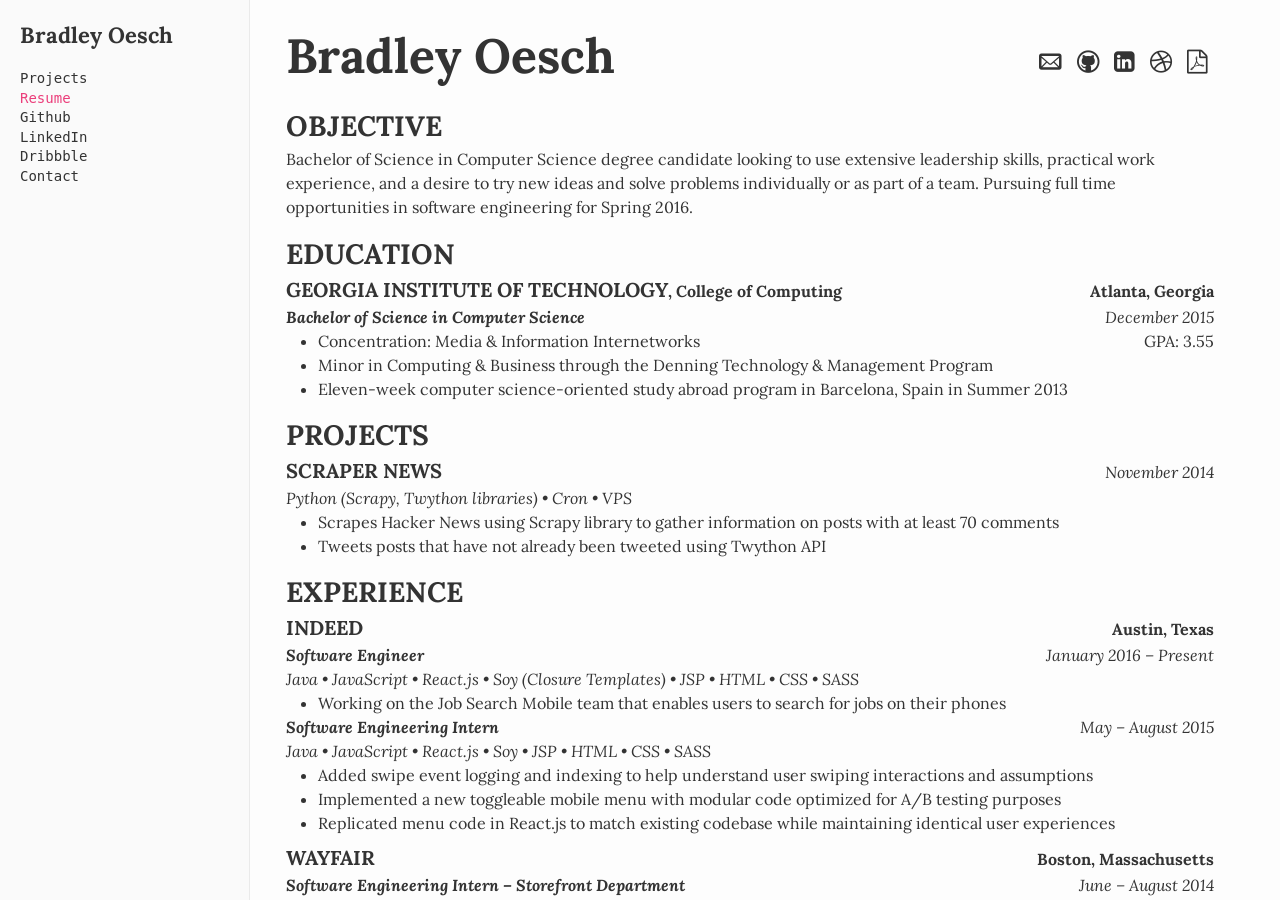
==== resume.html @ 2e51d4b5 "Add README" ====
<!DOCTYPE html>
<html>
<head>
  <meta charset="utf-8" />
  <title>Bradley Oesch - Home</title>
  <meta name="description" content="Home website for Bradley Oesch">
  <meta name="viewport" content="width=device-width">
  <link rel="stylesheet" type="text/css" href="css/normalize.css">
  <link rel="stylesheet" href="css/styles.css">
  <link rel="stylesheet" href="css/resume.css">
  <link href='https://fonts.googleapis.com/css?family=Lora:400,700' rel='stylesheet' type='text/css'>
</head>
<body>
  <aside class="sidebar">
    <h2><a href="/">Bradley Oesch</a></h2>
    <nav>
      <ul>
        <li><a href="/projects">Projects</a></li>
        <li><a class="selected" href="/resume">Resume</a></li>
        <li><a href="https://github.com/bradleyoesch/" target="_blank">Github</a></li>
        <li><a href="https://www.linkedin.com/pub/bradley-oesch/63/a98/45" target="_blank">LinkedIn</a></li>
        <li><a href="https://dribbble.com/BradleyOesch" target="_blank">Dribbble</a></li>
        <li><a href="mailto:bradley.oesch@gmail.com" target="_blank">Contact</a></li>
      </ul>
    </nav>
  </aside>
  <section class="main">
    <div class="resume">
      <div class="header split_left_right">
        <span>
          <h1 class="name"><a href="/" target="_blank">Bradley Oesch</a></h1>
        </span>
        <span class="icons">
          <a class="icon-contact icon" href="mailto:bradley.oesch@gmail.com" target="_blank"></a>
          <a class="icon-codez icon" href="https://github.com/bradleyoesch/" target="_blank"></a>
          <a class="icon-work icon" href="https://www.linkedin.com/pub/bradley-oesch/63/a98/45" target="_blank"></a>
          <a class="icon-art icon" href="https://dribbble.com/BradleyOesch" target="_blank"></a>
          <a class="icon-download icon" href="files/Resume - Bradley Oesch.pdf" download></a>
        </span>
      </div>

      <div class="section">
        <h2>Objective</h2>
        <div class="subsection">
          <p>Bachelor of Science in Computer Science degree candidate looking to use extensive leadership skills, practical work experience, and a desire to try new ideas and solve problems individually or as part of a team. Pursuing full time opportunities in software engineering for Spring 2016.</p>
        </div>
      </div>

      <div class="section">
        <h2>Education</h2>
        <div class="subsection">
          <div class="company_info split_left_right">
            <span><a class="subject" href="http://www.gatech.edu/" target="_blank">Georgia Institute of Technology</a>, College of Computing</span>
            <span class="location">Atlanta, Georgia</span>
          </div>
          <div class="split_left_right">
            <span class="title">Bachelor of Science in Computer Science</span>
            <span class="date">December 2015</span>
          </div>
          <ul>
            <li>
              <div class="split_left_right">
                <span>Concentration: Media & Information Internetworks</span>
                <span>GPA: 3.55</span>
              </div>
            </li>
            <li>Minor in Computing & Business through the <a href="http://www.scheller.gatech.edu/centers-initiatives/technology-management-program/" target="_blank">Denning Technology & Management Program</a></li>
            <li>Eleven-week computer science-oriented study abroad program in Barcelona, Spain in Summer 2013</li>
          </ul>
        </div>
      </div>

      <div class="section">
        <h2>Projects</h2>
        <div class="subsection">
          <div class="project_info split_left_right">
            <span><a class="subject" href="https://www.twitter.com/ScraperNews" target="_blank">Scraper News</a></span>
            <span class="date">November 2014</span>
          </div>
          <div>
            <span class="technologies">Python (Scrapy, Twython libraries) • Cron • VPS</span>
          </div>
          <ul>
            <li>Scrapes Hacker News using Scrapy library to gather information on posts with at least 70 comments</li>
            <li>Tweets posts that have not already been tweeted using Twython API</li>
          </ul>
        </div>
      </div>

      <div class="section">
        <h2>Experience</h2>
        <div class="subsection">
          <div class="company_info split_left_right">
            <span><a class="subject" href="http://www.indeed.com/" target="_blank">Indeed</a></span>
            <span class="location">Austin, Texas</span>
          </div>
          <div class="split_left_right">
            <span class="title">Software Engineer</span>
            <span class="date">January 2016 – Present</span>
          </div>
          <div>
            <span class="technologies">Java • JavaScript • React.js • Soy (Closure Templates) • JSP • HTML • CSS • SASS</span>
          </div>
          <ul>
            <li>Working on the Job Search Mobile team that enables users to search for jobs on their phones</li>
          </ul>
          <div class="split_left_right">
            <span class="title">Software Engineering Intern</span>
            <span class="date">May – August 2015</span>
          </div>
          <div>
            <span class="technologies">Java • JavaScript • React.js • Soy • JSP • HTML • CSS • SASS</span>
          </div>
          <ul>
            <li>Added swipe event logging and indexing to help understand user swiping interactions and assumptions</li>
            <li>Implemented a new toggleable mobile menu with modular code optimized for A/B testing purposes</li>
            <li>Replicated menu code in React.js to match existing codebase while maintaining identical user experiences</li>
          </ul>
        </div>

        <div class="subsection">
          <div class="company_info split_left_right">
            <span><a class="subject" href="http://www.wayfair.com/" target="_blank">Wayfair</a></span>
            <span class="location">Boston, Massachusetts</span>
          </div>
          <div class="split_left_right">
            <span class="title">Software Engineering Intern – Storefront Department</span>
            <span class="date">June – August 2014</span>
          </div>
          <div>
            <span class="technologies">MVC PHP • JavaScript (jQuery, AJAX) • MSSQL • HTML • CSS • Xcode • Objective-C</span>
          </div>
          <ul>
            <li>Full stack experience creating Digital Asset Manager to upload, edit, batch edit, group, and tag photos</li>
            <li>Wrote a simple iPhone game at a Hackathon using tapping, gestures, and vibrations to interact with the user</li>
            <li>Converted a single page ASP tool to MVC PHP, working closely in a small group</li>
          </ul>
        </div>

        <div class="subsection">
          <div class="company_info split_left_right">
            <span><a class="subject" href="http://riskonnect.com/" target="_blank">Riskonnect</a></span>
            <span class="location">Kennesaw, Georgia</span>
          </div>
          <div class="split_left_right">
            <span class="title">Software Development Intern – Research & Development Department</span>
            <span class="date">January – May 2013</span>
          </div>
          <div>
            <span class="technologies">Java • SQL • JavaScript • HTML • CSS • Force.com • Salesforce</span>
          </div>
          <ul>
            <li>Developed Salesforce applications to streamline internal operations</li>
            <li>Individually worked on client project, working both back and front ends</li>
          </ul>
        </div>

        <div class="subsection">
          <div class="company_info split_left_right">
            <span><a class="subject" href="http://www.hksinc.com/" target="_blank">HKS Architects</a></span>
            <span class="location">Dallas, Texas</span>
          </div>
          <div class="split_left_right">
            <span class="title">Programming & Information Technology Intern – Information Technology Department</span>
            <span class="date">May – August 2012</span>
          </div>
          <div>
            <span class="technologies">C#.NET • MSSQL</span>
          </div>
          <ul>
            <li>Developed a customizable SSRS report of global deposits to assist the accounting department</li>
            <li>Created an SSIS package that utilizes scripts to update database tables and records</li>
          </ul>
        </div>
      </div>


      <div class="section">
        <h2>Leadership</h2>
        <div class="subsection">
          <div class="company_info split_left_right">
            <span><a class="subject" href="http://www.pikapp.net/" target="_blank">Pi Kappa Phi Fraternity</a></span>
            <span class="location">Atlanta, Georgia</span>
          </div>
          <div class="split_left_right">
            <span class="title">President – Iota Chapter</span>
            <span class="date">January – December 2014</span>
          </div>
          <ul>
            <li>Manage about 100 members through 7 Executive Council (EC) positions and 15 Committee Chairmen</li>
            <li>Increased initiation numbers by 93% and retention rate by 17% from the prior year</li>
          </ul>

          <div class="split_left_right">
            <span class="title">Secretary – Iota Chapter</span>
            <span class="date">May – December 2013</span>
          </div>
          <ul>
            <li>Created program that reads the member roster and writes to a vCard file for simple phone contact updates</li>
            <li>Maintain complex points system, brotherhood attendance in weekly meetings, and manage fraternity domain</li>
          </ul>
        </div>

        <div class="subsection">
          <div class="company_info split_left_right">
            <span><a class="subject" href="http://www.fraternity.gatech.edu/" target="_blank">Interfraternity Council</a></span>
            <span class="location">Atlanta, Georgia</span>
          </div>
          <div class="split_left_right">
            <span class="title">Judicial Board Member</span>
            <span class="date">August – December 2015</span>
          </div>
          <ul>
            <li>Meet with about ten other members to discuss IFC violations and agree on sanctions and ramifications</li>
          </ul>
        </div>

        <div class="subsection">
          <div class="company_info split_left_right">
            <span><a class="subject" href="http://www.gatech.edu/" target="_blank">Georgia Institute of Technology</a></span>
            <span class="location">Atlanta, Georgia</span>
          </div>
          <div class="split_left_right">
            <span class="title">Computer Science New Student Mentor - College of Computing</span>
            <span class="date">August – December 2013</span>
          </div>
          <ul>
            <li>Organize monthly social events and help new students transition into college life</li>
          </ul>
        </div>
      </div>

      <div class="section">
        <h2>Skills <span class="slash">/</span> Interests</h2>
        <div class="subsection">
          <table class="skills_table">
            <tr>
              <td>Proficient:</td>
              <td>Java, Python, PHP, JavaScript, JSP, Soy, SQL, HTML, CSS, SASS</td>
            </tr>
            <tr>
              <td>Familiar:</td>
              <td>React.js, D3.js, Django Framework, Ruby on Rails, MongoDB, C</td>
            </tr>
            <tr>
              <td>Tools:</td>
              <td>IntelliJ, Sublime Text, Git, JIRA, Apache Ant, MSSQL Server Studio, Xcode, Photoshop, Illustrator</td>
            </tr>
            <tr>
              <td>Interests:</td>
              <td>UI/UX, front-end development, graphic design, skydiving, soccer</td>
            </tr>
          </table>
        </div>
      </div>
    </div>
  </section>
</body>
</html>
---- css/styles.css ----
*, *:before, *:after {
  -webkit-box-sizing: border-box;
     -moz-box-sizing: border-box;
          box-sizing: border-box;
}
html, body {
  width: 100%;
  height: 100%;
}

body {
  font-family: Consolas, Monaco, monospace;
  font-size: 14px;
  line-height: 1.4;
  color: #333333;
  background-color: #fdfdfd;
  margin: 0;
  padding: 0;
}

iframe {
  border: none;
  width: 100%;
  height: 100%;
}

h1, h2, h3, h4, h5, h6 {
  margin-top: 0;
  font-family: Lora;
  font-weight: 700;
}

h1 {
  font-size: 26px;
}

h2 {
  font-size: 22px;
}

h3 {
  font-size: 18px;
  display: inline-block;
}

hr {
  border: 1px solid #eaeaea;
  width: 400px;
  margin: 3em auto;
}

nav ul {
  list-style-type: none;
  margin: 0;
  padding: 0;
}

a, a:active, a:focus, a:visited {
  color: #333333;
  text-decoration: none;
}

a:hover, a.selected {
  color: #eb3d7a;
  text-decoration: none;
}

a.selected:hover {
  color: #bd1550;
}

a.underline {
  text-decoration: underline;
}

.screenshot:hover {
  background-color: #d1d1d1;
}

.sidebar {
  display: inline-block;
  position: relative;
  width: 250px;
  height: 100%;
  float: left;
  background-color: #fafafa;
  border-right: 1px solid #eaeaea;
  padding: 20px;
}

.main {
  display: inline-block;
  background-color: #fdfdfd;
  float: left;
  padding: 20px;
  width: calc(100% - 250px);
  height: 100%;
  overflow-y: scroll;
}
.main-subsection {
  width: 820px;
}

.screenshot {
  background-color: #eaeaea;
  padding: 10px;
}

.project p {
  padding: 0 10px;
  word-wrap: break-word;
}

@media screen and (max-width: 1100px) {
  .sidebar {
    width: 150px;
  }

  .main {
    width: calc(100% - 150px);
  }
}

@media screen and (max-width: 1000px) {
  .main-subsection {
    width: 100%;
  }

  .screenshot {
    width: 100%;
    max-width: 800px;
  }
}

@media screen and (max-width: 640px) {
  .sidebar {
    width: 100%;
    height: auto;
    border-right: none;
    border-bottom: 1px solid #eaeaea;
  }

  nav li {
    display: inline;
  }

  .main {
    width: 100%;
    clear: left;
    overflow: inherit;
  }

  .main-subsection {
    width: auto;
    padding-bottom: 10px;
  }

  .screenshot {
    width: 100%;
    padding: 5px;
  }

  .project p {
    padding: 0;
  }
  hr {
    width: 200px;
  }
}
---- css/resume.css ----
.resume  {
  font: 400 12px/1.35 'Lora', Georgia, serif;
  color: #333333;
  margin: auto 0;
  max-width: 60em;
  padding: 0 1em;
}
.resume h1 {
  font-size: 3em;
}
.resume h2 {
  font-size: 1.75em;
  text-transform: uppercase;
}
.resume h1, .resume h2{
  font-weight: 700;
  margin: 0;
}
strong {
  font-weight: 700;
}
.resume a {
  color: #333333;
  text-decoration: none;
}
.resume a:hover {
  border-bottom: 2px solid black;
  color: #333333;
}
.name a {
  display: inline-block;
  line-height: 1em;
}
.resume p {
  margin: 0;
}
.resume ul {
  margin: 0;
  -webkit-padding-start: 2em;
}
.section {
  margin-top: .83em;
}
.subsection:nth-of-type(n+2) { /* all except first */
  margin-top: .5em;
}
.icons {
  margin-top: 1.5em;
}
a.icon {
  text-decoration: none;
  padding: .35em;
}
a.icon:hover {
  border-bottom: 2px solid black;
}
.name {
  display: inline-block;
  margin-top: 0;
}
.split_left_right {
  width: 100%;
}
.split_left_right >:first-child {
  display: inline-block;
  max-width: 75%;
}
.split_left_right >:last-child {
  float: right;
  text-align: right;
}
.company_info >:last-child,
.project_info >:last-child {
  position: relative;
  top: .25em;
}
.company_info {
  font-weight: bold;
}
.project_info a {
  font-weight: bold;
}
.subject {
  text-transform: uppercase;
  font-size: 1.25em;
}
.title {
  font-weight: bold;
  font-style: italic;
}
.technologies {
  font-style: italic;
}
.date {
  font-style: italic;
}
.slash {
  position: relative;
  bottom: .1em;
}
.skills_table {
  width: 100%;
}
.skills_table tr td:first-child {
  font-weight: bold;
}
.skills_table tr td:last-child {
  padding-left: .3em;
}

  @media screen and (min-width: 480px) {
    .resume {
      font-size: 14px;
      line-height: 1.4;
    }
  }

  @media screen and (min-width: 640px) {
    .resume {
      font-size: 16px;
      line-height: 1.5;
    }
  }

@font-face {
  font-family: 'fontello';
  src: url('../fonts/fontello.eot?32906028');
  src: url('../fonts/fontello.eot?32906028#iefix') format('embedded-opentype'),
       url('../fonts/fontello.woff?32906028') format('woff'),
       url('../fonts/fontello.ttf?32906028') format('truetype'),
       url('../fonts/fontello.svg?32906028#fontello') format('svg');
  font-weight: normal;
  font-style: normal;
}

[class^="icon-"]:before, [class*=" icon-"]:before {
  font-family: "fontello";
  font-style: normal;
  font-weight: normal;
  speak: none;

  display: inline-block;
  text-decoration: inherit;
  text-align: center;

  /* For safety - reset parent styles, that can break glyph codes*/
  font-variant: normal;
  text-transform: none;

  /* you can be more comfortable with increased icons size */
   font-size: 1.5em;
}

.icon-work:before { content: '\e800'; } /* '' */
.icon-art:before { content: '\e803'; } /* '' */
.icon-download:before { content: '\e804'; } /* '' */
.icon-codez:before { content: '\e807'; } /* '' */
.icon-contact:before { content: '\e808'; } /* '' */
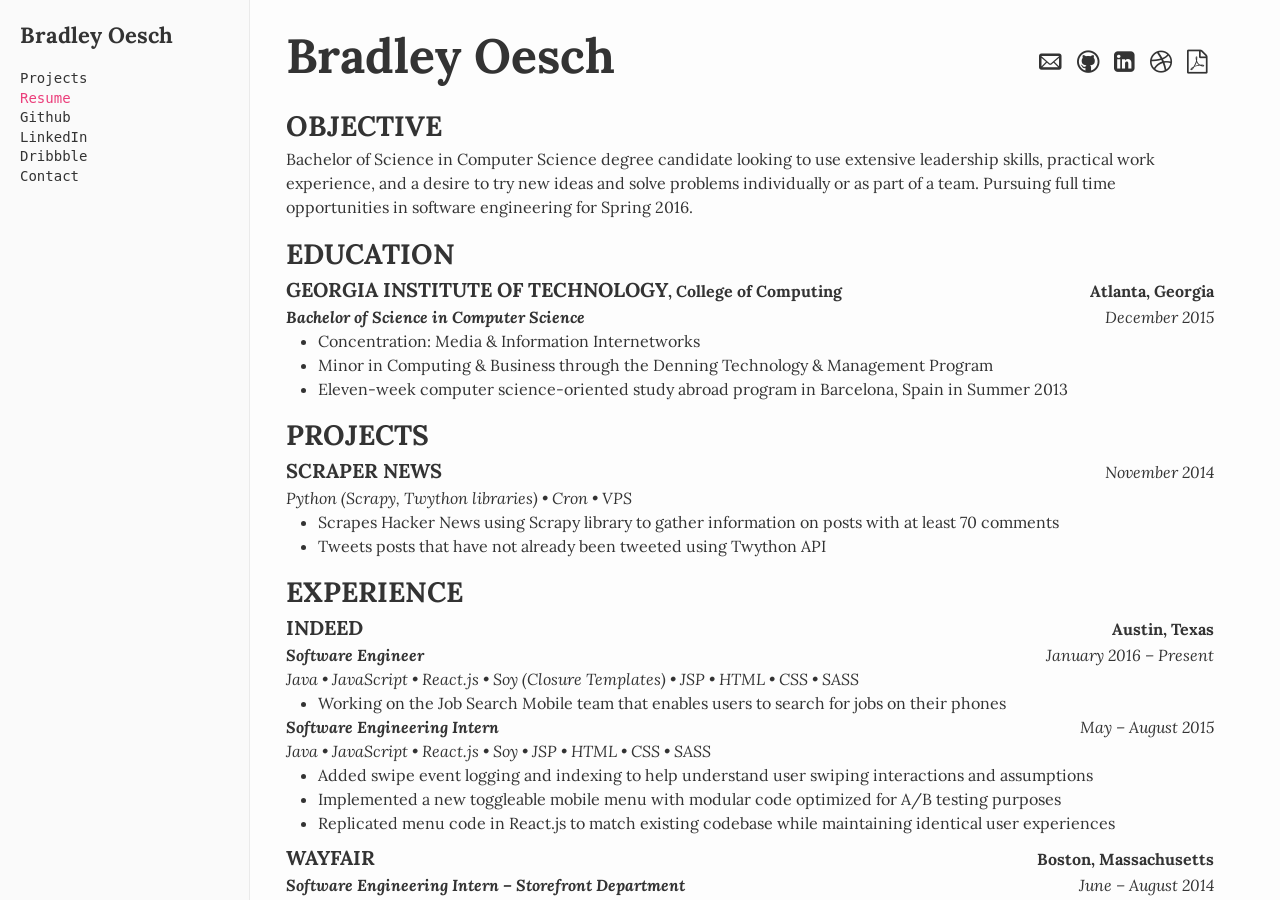
==== commit 0a3b8e1e: "remove gpa its been three years my dude" ====
--- a/resume.html
+++ b/resume.html
@@ -59,9 +59,8 @@
           </div>
           <ul>
             <li>
-              <div class="split_left_right">
+              <div>
                 <span>Concentration: Media & Information Internetworks</span>
-                <span>GPA: 3.55</span>
               </div>
             </li>
             <li>Minor in Computing & Business through the <a href="http://www.scheller.gatech.edu/centers-initiatives/technology-management-program/" target="_blank">Denning Technology & Management Program</a></li>
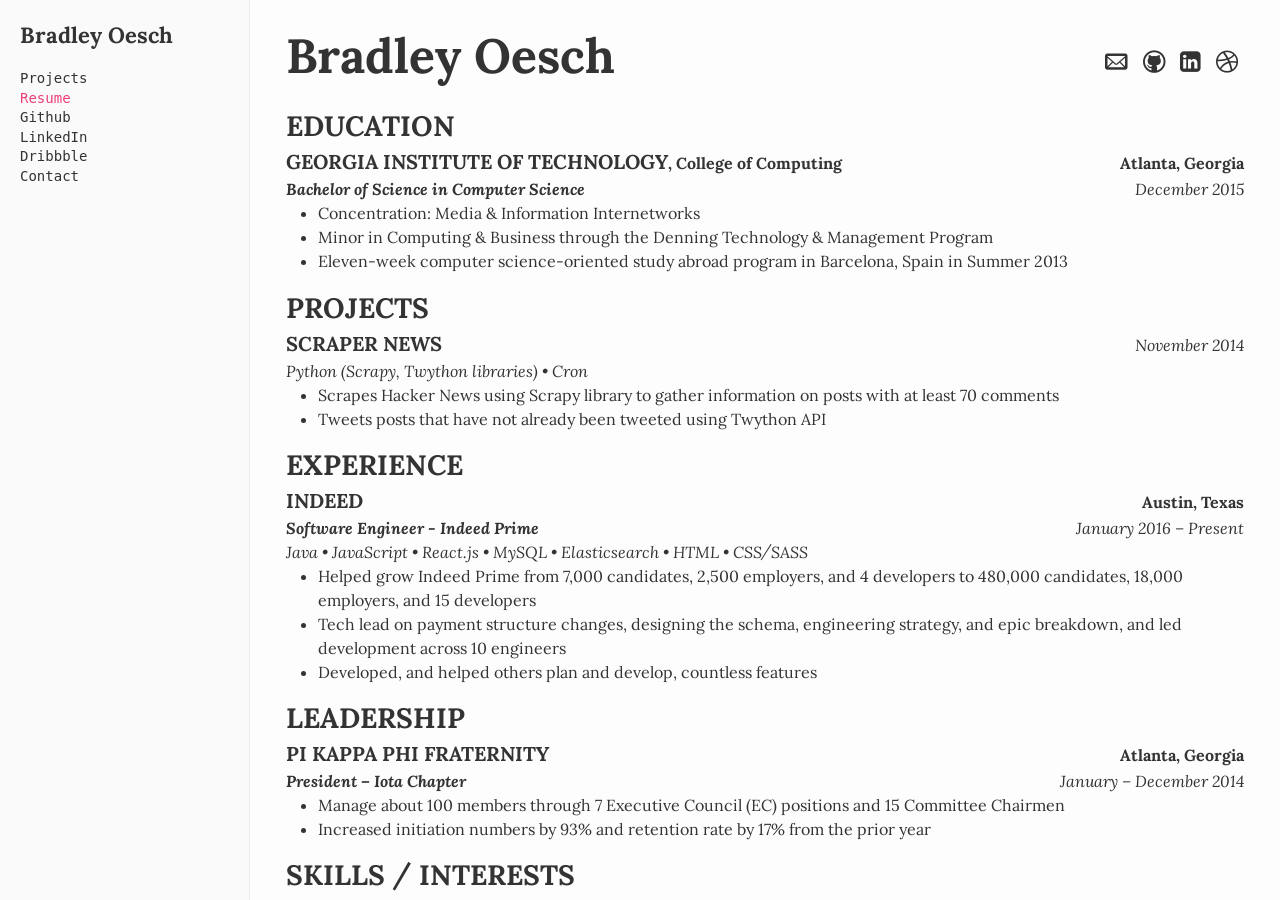
==== commit 950ccbb8: "update resume and scss" ====
--- a/resume.html
+++ b/resume.html
@@ -11,7 +11,7 @@
   <link href='https://fonts.googleapis.com/css?family=Lora:400,700' rel='stylesheet' type='text/css'>
 </head>
 <body>
-  <aside class="sidebar">
+  <aside class="sidebar no-print">
     <h2><a href="/">Bradley Oesch</a></h2>
     <nav>
       <ul>
@@ -35,16 +35,18 @@
           <a class="icon-codez icon" href="https://github.com/bradleyoesch/" target="_blank"></a>
           <a class="icon-work icon" href="https://www.linkedin.com/pub/bradley-oesch/63/a98/45" target="_blank"></a>
           <a class="icon-art icon" href="https://dribbble.com/BradleyOesch" target="_blank"></a>
-          <a class="icon-download icon" href="files/Resume - Bradley Oesch.pdf" download></a>
+          <!-- <a class="icon-download icon" href="files/Resume - Bradley Oesch.pdf" download></a> -->
         </span>
       </div>
 
+      <!--
       <div class="section">
         <h2>Objective</h2>
         <div class="subsection">
-          <p>Bachelor of Science in Computer Science degree candidate looking to use extensive leadership skills, practical work experience, and a desire to try new ideas and solve problems individually or as part of a team. Pursuing full time opportunities in software engineering for Spring 2016.</p>
+          <p>I don't want a job.</p>
         </div>
       </div>
+      -->
 
       <div class="section">
         <h2>Education</h2>
@@ -77,7 +79,7 @@
             <span class="date">November 2014</span>
           </div>
           <div>
-            <span class="technologies">Python (Scrapy, Twython libraries) • Cron • VPS</span>
+            <span class="technologies">Python (Scrapy, Twython libraries) • Cron</span>
           </div>
           <ul>
             <li>Scrapes Hacker News using Scrapy library to gather information on posts with at least 70 comments</li>
@@ -94,81 +96,16 @@
             <span class="location">Austin, Texas</span>
           </div>
           <div class="split_left_right">
-            <span class="title">Software Engineer</span>
+            <span class="title">Software Engineer - <a href="https://indeed.com/prime?isid=bradleyoesch_com&ikw=resume_html_exp_title" target="_blank">Indeed Prime</a></span>
             <span class="date">January 2016 – Present</span>
           </div>
           <div>
-            <span class="technologies">Java • JavaScript • React.js • Soy (Closure Templates) • JSP • HTML • CSS • SASS</span>
+            <span class="technologies">Java • JavaScript • React.js • MySQL • Elasticsearch • HTML • CSS<span class="slash">/</span>SASS</span>
           </div>
           <ul>
-            <li>Working on the Job Search Mobile team that enables users to search for jobs on their phones</li>
-          </ul>
-          <div class="split_left_right">
-            <span class="title">Software Engineering Intern</span>
-            <span class="date">May – August 2015</span>
-          </div>
-          <div>
-            <span class="technologies">Java • JavaScript • React.js • Soy • JSP • HTML • CSS • SASS</span>
-          </div>
-          <ul>
-            <li>Added swipe event logging and indexing to help understand user swiping interactions and assumptions</li>
-            <li>Implemented a new toggleable mobile menu with modular code optimized for A/B testing purposes</li>
-            <li>Replicated menu code in React.js to match existing codebase while maintaining identical user experiences</li>
-          </ul>
-        </div>
-
-        <div class="subsection">
-          <div class="company_info split_left_right">
-            <span><a class="subject" href="http://www.wayfair.com/" target="_blank">Wayfair</a></span>
-            <span class="location">Boston, Massachusetts</span>
-          </div>
-          <div class="split_left_right">
-            <span class="title">Software Engineering Intern – Storefront Department</span>
-            <span class="date">June – August 2014</span>
-          </div>
-          <div>
-            <span class="technologies">MVC PHP • JavaScript (jQuery, AJAX) • MSSQL • HTML • CSS • Xcode • Objective-C</span>
-          </div>
-          <ul>
-            <li>Full stack experience creating Digital Asset Manager to upload, edit, batch edit, group, and tag photos</li>
-            <li>Wrote a simple iPhone game at a Hackathon using tapping, gestures, and vibrations to interact with the user</li>
-            <li>Converted a single page ASP tool to MVC PHP, working closely in a small group</li>
-          </ul>
-        </div>
-
-        <div class="subsection">
-          <div class="company_info split_left_right">
-            <span><a class="subject" href="http://riskonnect.com/" target="_blank">Riskonnect</a></span>
-            <span class="location">Kennesaw, Georgia</span>
-          </div>
-          <div class="split_left_right">
-            <span class="title">Software Development Intern – Research & Development Department</span>
-            <span class="date">January – May 2013</span>
-          </div>
-          <div>
-            <span class="technologies">Java • SQL • JavaScript • HTML • CSS • Force.com • Salesforce</span>
-          </div>
-          <ul>
-            <li>Developed Salesforce applications to streamline internal operations</li>
-            <li>Individually worked on client project, working both back and front ends</li>
-          </ul>
-        </div>
-
-        <div class="subsection">
-          <div class="company_info split_left_right">
-            <span><a class="subject" href="http://www.hksinc.com/" target="_blank">HKS Architects</a></span>
-            <span class="location">Dallas, Texas</span>
-          </div>
-          <div class="split_left_right">
-            <span class="title">Programming & Information Technology Intern – Information Technology Department</span>
-            <span class="date">May – August 2012</span>
-          </div>
-          <div>
-            <span class="technologies">C#.NET • MSSQL</span>
-          </div>
-          <ul>
-            <li>Developed a customizable SSRS report of global deposits to assist the accounting department</li>
-            <li>Created an SSIS package that utilizes scripts to update database tables and records</li>
+            <li>Helped grow Indeed Prime from 7,000 candidates, 2,500 employers, and 4 developers to 480,000 candidates, 18,000 employers, and 15 developers</li>
+            <li>Tech lead on payment structure changes, designing the schema, engineering strategy, and epic breakdown, and led development across 10 engineers</li>
+            <li>Developed, and helped others plan and develop, countless features</li>
           </ul>
         </div>
       </div>
@@ -189,43 +126,6 @@
             <li>Manage about 100 members through 7 Executive Council (EC) positions and 15 Committee Chairmen</li>
             <li>Increased initiation numbers by 93% and retention rate by 17% from the prior year</li>
           </ul>
-
-          <div class="split_left_right">
-            <span class="title">Secretary – Iota Chapter</span>
-            <span class="date">May – December 2013</span>
-          </div>
-          <ul>
-            <li>Created program that reads the member roster and writes to a vCard file for simple phone contact updates</li>
-            <li>Maintain complex points system, brotherhood attendance in weekly meetings, and manage fraternity domain</li>
-          </ul>
-        </div>
-
-        <div class="subsection">
-          <div class="company_info split_left_right">
-            <span><a class="subject" href="http://www.fraternity.gatech.edu/" target="_blank">Interfraternity Council</a></span>
-            <span class="location">Atlanta, Georgia</span>
-          </div>
-          <div class="split_left_right">
-            <span class="title">Judicial Board Member</span>
-            <span class="date">August – December 2015</span>
-          </div>
-          <ul>
-            <li>Meet with about ten other members to discuss IFC violations and agree on sanctions and ramifications</li>
-          </ul>
-        </div>
-
-        <div class="subsection">
-          <div class="company_info split_left_right">
-            <span><a class="subject" href="http://www.gatech.edu/" target="_blank">Georgia Institute of Technology</a></span>
-            <span class="location">Atlanta, Georgia</span>
-          </div>
-          <div class="split_left_right">
-            <span class="title">Computer Science New Student Mentor - College of Computing</span>
-            <span class="date">August – December 2013</span>
-          </div>
-          <ul>
-            <li>Organize monthly social events and help new students transition into college life</li>
-          </ul>
         </div>
       </div>
 
@@ -235,19 +135,19 @@
           <table class="skills_table">
             <tr>
               <td>Proficient:</td>
-              <td>Java, Python, PHP, JavaScript, JSP, Soy, SQL, HTML, CSS, SASS</td>
+              <td>Java, JavaScript, React.js, SQL, Google Protobuf, Spring, CSS<span class="slash">/</span>SASS, HTML</td>
             </tr>
             <tr>
               <td>Familiar:</td>
-              <td>React.js, D3.js, Django Framework, Ruby on Rails, MongoDB, C</td>
+              <td>MongoDB, Elasticsearch, Python, Django Framework</td>
             </tr>
             <tr>
               <td>Tools:</td>
-              <td>IntelliJ, Sublime Text, Git, JIRA, Apache Ant, MSSQL Server Studio, Xcode, Photoshop, Illustrator</td>
+              <td>IntelliJ, Jenkins, Git, JIRA, Apache Ant, Photoshop, Illustrator</td>
             </tr>
             <tr>
               <td>Interests:</td>
-              <td>UI/UX, front-end development, graphic design, skydiving, soccer</td>
+              <td>Stand up comedy, graphic design, skydiving, soccer</td>
             </tr>
           </table>
         </div>
--- a/css/resume.css
+++ b/css/resume.css
@@ -1,159 +1,156 @@
-.resume  {
+@charset "UTF-8";
+@media print {
+  .main {
+    width: 100%; }
+
+  .no-print, .no-print * {
+    display: none !important; } }
+strong {
+  font-weight: 700; }
+
+.resume {
   font: 400 12px/1.35 'Lora', Georgia, serif;
   color: #333333;
   margin: auto 0;
-  max-width: 60em;
-  padding: 0 1em;
-}
-.resume h1 {
-  font-size: 3em;
-}
-.resume h2 {
-  font-size: 1.75em;
-  text-transform: uppercase;
-}
-.resume h1, .resume h2{
-  font-weight: 700;
-  margin: 0;
-}
-strong {
-  font-weight: 700;
-}
-.resume a {
-  color: #333333;
-  text-decoration: none;
-}
-.resume a:hover {
-  border-bottom: 2px solid black;
-  color: #333333;
-}
-.name a {
+  padding: 0 1rem; }
+  .resume h1 {
+    font-size: 3rem; }
+  .resume h2 {
+    font-size: 1.75rem;
+    text-transform: uppercase; }
+  .resume h1, .resume h2 {
+    font-weight: 700;
+    margin: 0; }
+  .resume a {
+    color: #333333;
+    text-decoration: none; }
+    .resume a:hover {
+      border-bottom: 2px solid black;
+      color: #333333; }
+  .resume p {
+    margin: 0; }
+  .resume ul {
+    margin: 0;
+    -webkit-padding-start: 2rem; }
+
+.name {
   display: inline-block;
-  line-height: 1em;
-}
-.resume p {
-  margin: 0;
-}
-.resume ul {
-  margin: 0;
-  -webkit-padding-start: 2em;
-}
+  margin-top: 0; }
+  .name a {
+    display: inline-block;
+    line-height: 2.75rem; }
+    .name a:hover {
+      border-width: 4px; }
+
 .section {
-  margin-top: .83em;
-}
-.subsection:nth-of-type(n+2) { /* all except first */
-  margin-top: .5em;
-}
+  margin-top: .83rem; }
+
+.subsection:nth-of-type(n+2) {
+  /* all except first */
+  margin-top: .5rem; }
+
 .icons {
-  margin-top: 1.5em;
-}
+  margin-top: 1.5rem; }
+
 a.icon {
   text-decoration: none;
-  padding: .35em;
-}
-a.icon:hover {
-  border-bottom: 2px solid black;
-}
-.name {
-  display: inline-block;
-  margin-top: 0;
-}
+  padding: .35rem; }
+  a.icon:hover {
+    border-bottom: 2px solid black; }
+
 .split_left_right {
-  width: 100%;
-}
-.split_left_right >:first-child {
-  display: inline-block;
-  max-width: 75%;
-}
-.split_left_right >:last-child {
-  float: right;
-  text-align: right;
-}
-.company_info >:last-child,
-.project_info >:last-child {
+  width: 100%; }
+  .split_left_right > :first-child {
+    display: inline-block;
+    max-width: 75%; }
+  .split_left_right > :last-child {
+    float: right;
+    text-align: right; }
+
+.company_info {
+  font-weight: bold; }
+
+.company_info > :last-child,
+.project_info > :last-child {
   position: relative;
-  top: .25em;
-}
-.company_info {
-  font-weight: bold;
-}
+  top: .25rem; }
+
 .project_info a {
-  font-weight: bold;
-}
+  font-weight: bold; }
+
 .subject {
   text-transform: uppercase;
-  font-size: 1.25em;
-}
+  font-size: 1.25rem; }
+
 .title {
   font-weight: bold;
-  font-style: italic;
-}
+  font-style: italic; }
+
 .technologies {
-  font-style: italic;
-}
+  font-style: italic; }
+
 .date {
-  font-style: italic;
-}
+  font-style: italic; }
+
 .slash {
   position: relative;
   bottom: .1em;
-}
+  /* using em so it's relative to size (I think) */ }
+
 .skills_table {
-  width: 100%;
-}
-.skills_table tr td:first-child {
-  font-weight: bold;
-}
-.skills_table tr td:last-child {
-  padding-left: .3em;
-}
+  width: 100%; }
+  .skills_table tr td:first-child {
+    font-weight: bold; }
+  .skills_table tr td:last-child {
+    padding-left: .3rem; }
 
-  @media screen and (min-width: 480px) {
-    .resume {
-      font-size: 14px;
-      line-height: 1.4;
-    }
-  }
-
-  @media screen and (min-width: 640px) {
-    .resume {
-      font-size: 16px;
-      line-height: 1.5;
-    }
-  }
-
+@media screen and (min-width: 480px) {
+  .resume {
+    font-size: 14px;
+    line-height: 1.4; } }
+@media screen and (min-width: 640px) {
+  .resume {
+    font-size: 16px;
+    line-height: 1.5; } }
 @font-face {
   font-family: 'fontello';
-  src: url('../fonts/fontello.eot?32906028');
-  src: url('../fonts/fontello.eot?32906028#iefix') format('embedded-opentype'),
-       url('../fonts/fontello.woff?32906028') format('woff'),
-       url('../fonts/fontello.ttf?32906028') format('truetype'),
-       url('../fonts/fontello.svg?32906028#fontello') format('svg');
+  src: url("../fonts/fontello.eot?32906028");
+  src: url("../fonts/fontello.eot?32906028#iefix") format("embedded-opentype"), url("../fonts/fontello.woff?32906028") format("woff"), url("../fonts/fontello.ttf?32906028") format("truetype"), url("../fonts/fontello.svg?32906028#fontello") format("svg");
   font-weight: normal;
-  font-style: normal;
-}
-
+  font-style: normal; }
 [class^="icon-"]:before, [class*=" icon-"]:before {
   font-family: "fontello";
   font-style: normal;
   font-weight: normal;
   speak: none;
-
   display: inline-block;
   text-decoration: inherit;
   text-align: center;
-
   /* For safety - reset parent styles, that can break glyph codes*/
   font-variant: normal;
   text-transform: none;
+  /* you can be more comfortable with increased icons size */
+  font-size: 1.5rem; }
 
-  /* you can be more comfortable with increased icons size */
-   font-size: 1.5em;
-}
+.icon-work:before {
+  content: '\e800'; }
 
-.icon-work:before { content: '\e800'; } /* '' */
-.icon-art:before { content: '\e803'; } /* '' */
-.icon-download:before { content: '\e804'; } /* '' */
-.icon-codez:before { content: '\e807'; } /* '' */
-.icon-contact:before { content: '\e808'; } /* '' */
+/* '' */
+.icon-art:before {
+  content: '\e803'; }
 
+/* '' */
+.icon-download:before {
+  content: '\e804'; }
+
+/* '' */
+.icon-codez:before {
+  content: '\e807'; }
+
+/* '' */
+.icon-contact:before {
+  content: '\e808'; }
+
+/* '' */
+
+/*# sourceMappingURL=resume.css.map */
